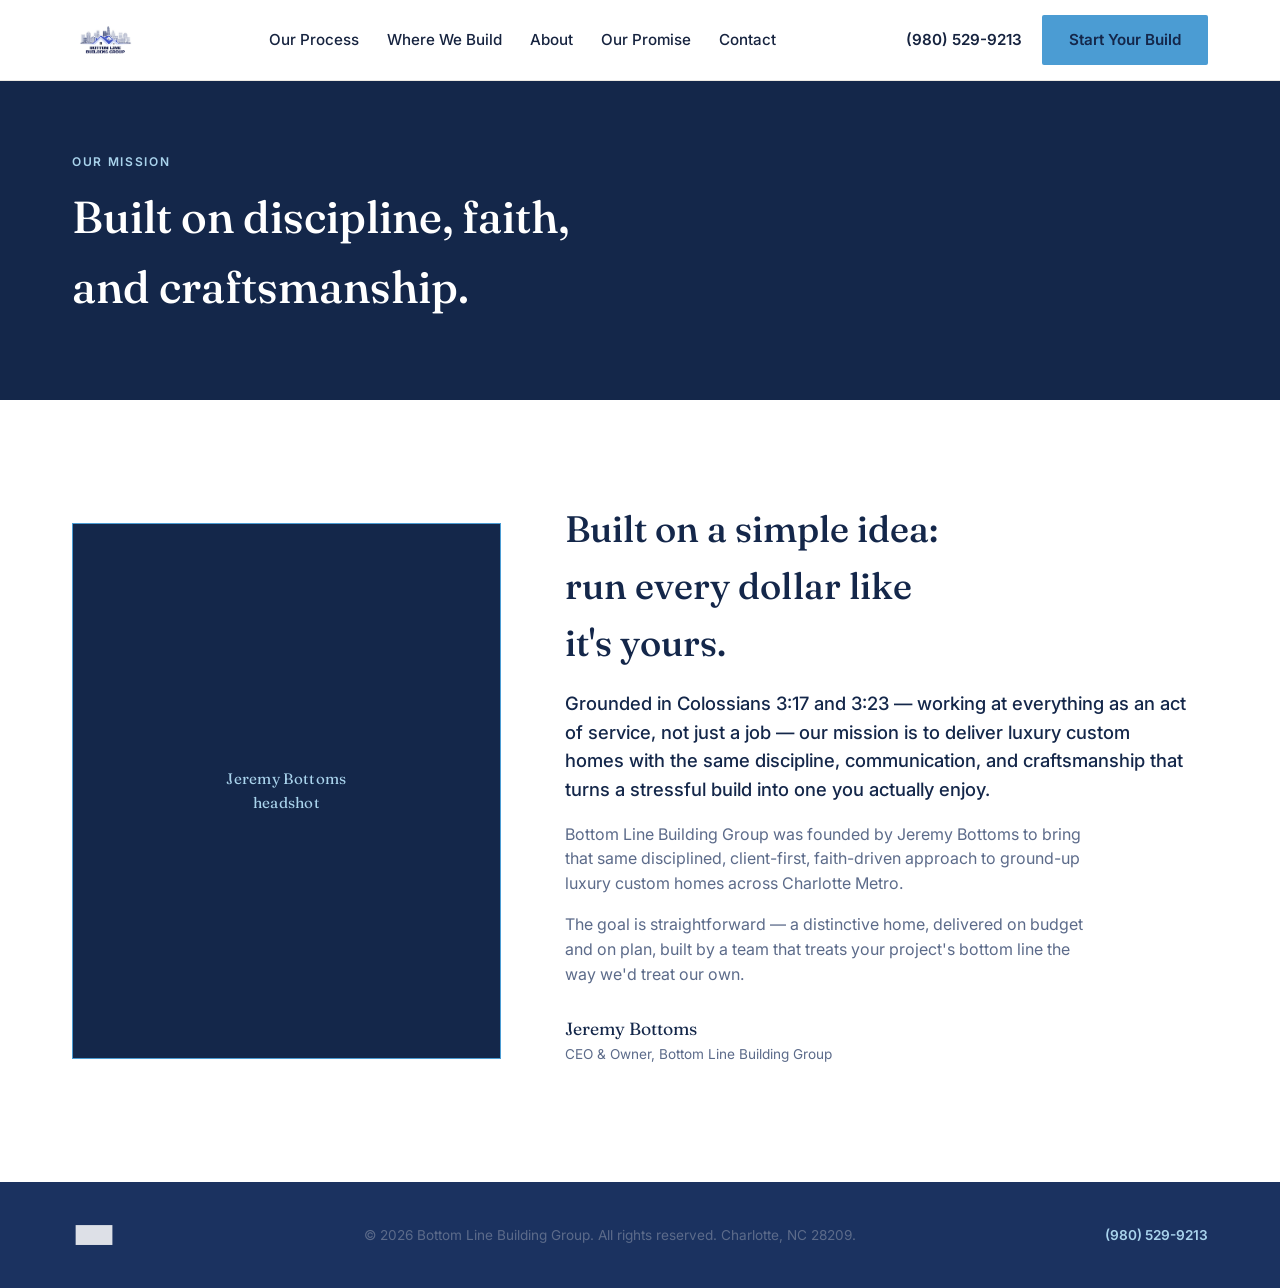
==== about.html @ d561dd9f "Initial commit: Bottom Line Building Group website Static site with 6 pages, styles, logo assets, an" ====
<!DOCTYPE html>
<html lang="en">
<head>
<meta charset="UTF-8">
<meta name="viewport" content="width=device-width, initial-scale=1.0">
<title>About Us | Bottom Line Building Group</title>
<meta name="description" content="Meet Jeremy Bottoms, CEO and owner of Bottom Line Building Group, and learn the mission behind Charlotte Metro's disciplined luxury custom home builder.">
<link rel="canonical" href="https://bottomlinebuildinggroup.com/about.html">

<meta property="og:title" content="About Us | Bottom Line Building Group">
<meta property="og:description" content="Meet Jeremy Bottoms, CEO and owner of Bottom Line Building Group, and learn the mission behind Charlotte Metro's disciplined luxury custom home builder.">
<meta property="og:type" content="website">
<meta property="og:url" content="https://bottomlinebuildinggroup.com/about.html">
<meta property="og:image" content="https://bottomlinebuildinggroup.com/assets/BLBG_Larger_Logo.png">

<link rel="icon" href="assets/BLBG_Logo.png" type="image/png">

<link rel="preconnect" href="https://fonts.googleapis.com">
<link rel="preconnect" href="https://fonts.gstatic.com" crossorigin>
<link href="https://fonts.googleapis.com/css2?family=Fraunces:ital,opsz,wght@0,9..144,300;0,9..144,500;0,9..144,600;1,9..144,400&family=Inter:wght@400;500;600&display=swap" rel="stylesheet">

<link rel="stylesheet" href="styles.css">

<script type="application/ld+json">
{
  "@context": "https://schema.org",
  "@type": "HomeAndConstructionBusiness",
  "name": "Bottom Line Building Group",
  "telephone": "+1-980-529-9213",
  "email": "jeremy@bottomlinebuildinggroup.com",
  "url": "https://bottomlinebuildinggroup.com/",
  "image": "https://bottomlinebuildinggroup.com/assets/BLBG_Larger_Logo.png",
  "description": "Luxury ground-up custom home builder based in Charlotte, NC, serving the full Charlotte Metro area including Lake Norman, Lake Wylie, Charlotte infill neighborhoods, suburban areas, and South Carolina communities.",
  "areaServed": [
    {"@type": "Place", "name": "Charlotte Metro, NC"},
    {"@type": "Place", "name": "Lake Norman, NC"},
    {"@type": "Place", "name": "Lake Wylie, SC"},
    {"@type": "Place", "name": "Fort Mill, SC"},
    {"@type": "Place", "name": "Rock Hill, SC"}
  ],
  "address": {
    "@type": "PostalAddress",
    "addressLocality": "Charlotte",
    "addressRegion": "NC",
    "postalCode": "28209",
    "addressCountry": "US"
  }
}
</script>
</head>
<body>
<a class="skip-link" href="#main">Skip to content</a>

<header class="site-header">
  <div class="header-inner">
    <a href="index.html" class="brand">
      <img src="assets/BLBG_Logo.png" alt="Bottom Line Building Group" class="brand-mark">
    </a>
    <nav class="site-nav" aria-label="Primary">
      <a href="our-process.html">Our Process</a>
      <a href="where-we-build.html">Where We Build</a>
      <a href="about.html" aria-current="page">About</a>
      <a href="our-promise.html">Our Promise</a>
      <a href="contact.html">Contact</a>
    </nav>
    <div class="header-cta">
      <a href="tel:+19805299213" class="phone-link">(980) 529-9213</a>
      <a href="contact.html" class="btn btn-primary">Start Your Build</a>
    </div>
    <button class="nav-toggle" aria-label="Open menu" aria-expanded="false">
      <span></span><span></span><span></span>
    </button>
  </div>
</header>

<main id="main">
  <section class="page-header">
    <div class="section-inner">
      <p class="eyebrow">Our Mission</p>
      <h1>Built on discipline, faith, and craftsmanship.</h1>
      
    </div>
  </section>
  <section class="about">
    <div class="section-inner about-grid">
      <div class="about-photo">
        <div class="photo-placeholder" aria-hidden="true">
          <span>Jeremy Bottoms<br>headshot</span>
        </div>
      </div>
      <div class="about-copy">
        <h2>Built on a simple idea: run every dollar like it's yours.</h2>
        <p class="mission-statement">Grounded in Colossians 3:17 and 3:23 — working at everything as an act of service, not just a job — our mission is to deliver luxury custom homes with the same discipline, communication, and craftsmanship that turns a stressful build into one you actually enjoy.</p>
        <p>Bottom Line Building Group was founded by Jeremy Bottoms to bring that same disciplined, client-first, faith-driven approach to ground-up luxury custom homes across Charlotte Metro.</p>
        <p>The goal is straightforward — a distinctive home, delivered on budget and on plan, built by a team that treats your project's bottom line the way we'd treat our own.</p>
        <p class="signature">Jeremy Bottoms<br><span>CEO &amp; Owner, Bottom Line Building Group</span></p>
      </div>
    </div>
  </section>
</main>

<footer class="site-footer">
  <div class="section-inner footer-inner">
    <img src="assets/BLBG_Logo.png" alt="Bottom Line Building Group" class="footer-mark">
    <p>&copy; <span id="year"></span> Bottom Line Building Group. All rights reserved. Charlotte, NC 28209.</p>
    <a href="tel:+19805299213">(980) 529-9213</a>
  </div>
</footer>

<script>
  document.getElementById('year').textContent = new Date().getFullYear();
  const toggle = document.querySelector('.nav-toggle');
  const nav = document.querySelector('.site-nav');
  toggle.addEventListener('click', () => {
    const open = nav.classList.toggle('open');
    toggle.setAttribute('aria-expanded', open);
  });
</script>

</body>
</html>
---- styles.css ----
/* ===== Design Tokens ===== */
:root {
  --navy-900: #14274A;
  --navy-800: #1B3260;
  --navy-700: #223C74;
  --slate-500: #5C6B8A;
  --slate-300: #AAB4CC;
  --blue-500: #4B9CD3;
  --blue-300: #A9D3EC;
  --cream-50: #F5F9FC;
  --white: #FFFFFF;
  --ink: #16233F;

  --font-display: 'Fraunces', serif;
  --font-body: 'Inter', -apple-system, BlinkMacSystemFont, sans-serif;

  --max-width: 1200px;
  --radius: 2px;
}

* { box-sizing: border-box; }
html { scroll-behavior: smooth; }
body {
  margin: 0;
  font-family: var(--font-body);
  color: var(--ink);
  background: var(--white);
  line-height: 1.55;
}
img { max-width: 100%; display: block; }
a { color: inherit; text-decoration: none; }
h1, h2, h3 { font-family: var(--font-display); color: var(--navy-900); margin: 0 0 0.5em; font-weight: 500; }
p { margin: 0 0 1em; color: var(--slate-500); }

.section-inner {
  max-width: var(--max-width);
  margin: 0 auto;
  padding: 0 32px;
}

.skip-link {
  position: absolute; left: -999px; top: 0;
  background: var(--navy-900); color: var(--white); padding: 12px 20px; z-index: 200;
}
.skip-link:focus { left: 0; }

.eyebrow {
  text-transform: uppercase;
  letter-spacing: 0.14em;
  font-size: 0.75rem;
  font-weight: 600;
  color: var(--blue-500);
  margin-bottom: 0.9em;
}

/* ===== Buttons ===== */
.btn {
  display: inline-block;
  padding: 12px 26px;
  border-radius: var(--radius);
  font-weight: 600;
  font-size: 0.95rem;
  border: 1.5px solid transparent;
  cursor: pointer;
}
.btn-primary { background: var(--blue-500); color: var(--navy-900); }
.btn-primary:hover { background: var(--blue-300); }
.btn-ghost { border-color: rgba(255,255,255,0.55); color: var(--white); }
.btn-ghost:hover { border-color: var(--white); }
.btn-lg { padding: 15px 32px; font-size: 1rem; }

/* ===== Header ===== */
.site-header {
  position: sticky; top: 0; z-index: 100;
  background: var(--white);
  border-bottom: 1px solid #ECE9E2;
}
.header-inner {
  max-width: var(--max-width);
  margin: 0 auto;
  padding: 14px 32px;
  display: flex; align-items: center; justify-content: space-between; gap: 24px;
}
.brand-mark { height: 52px; width: auto; }
.site-nav { display: flex; gap: 28px; font-weight: 500; font-size: 0.95rem; }
.site-nav a:hover { color: var(--blue-500); }
.header-cta { display: flex; align-items: center; gap: 20px; }
.phone-link { font-weight: 600; font-size: 0.95rem; white-space: nowrap; }
.nav-toggle { display: none; background: none; border: 0; cursor: pointer; padding: 6px; }
.nav-toggle span {
  display: block; width: 24px; height: 2px; background: var(--navy-900); margin: 5px 0;
}

/* ===== Hero ===== */
.hero {
  position: relative;
  color: var(--white);
  overflow: hidden;
  min-height: 640px;
  display: flex; align-items: center;
}
.hero-graphic { position: absolute; inset: 0; z-index: 0; }
.hero-graphic svg { width: 100%; height: 100%; }
.hero-content {
  position: relative; z-index: 1;
  max-width: var(--max-width);
  margin: 0 auto;
  padding: 100px 32px 120px;
  width: 100%;
}
.hero-content .eyebrow { color: var(--blue-300); }
.hero h1 {
  color: var(--white);
  font-size: clamp(2.4rem, 5vw, 3.6rem);
  font-weight: 500;
  max-width: 14ch;
  line-height: 1.1;
}
.hero h1 em { color: var(--blue-300); font-style: italic; font-weight: 300; }
.hero-sub {
  color: var(--slate-300);
  font-size: 1.1rem;
  max-width: 46ch;
  margin-bottom: 2em;
}
.hero-actions { display: flex; gap: 16px; flex-wrap: wrap; }

/* ===== Roofline divider (signature motif) ===== */
.roofline-divider {
  color: #E4DFD4;
  height: 20px;
  width: 100%;
}
.roofline-divider svg { width: 100%; height: 100%; display: block; }
.roofline-divider.flip { transform: scaleY(-1); }

/* ===== Page Header (subpages) ===== */
.page-header { background: var(--navy-900); color: var(--white); padding: 72px 0 56px; }
.page-header .eyebrow { color: var(--blue-300); }
.page-header h1 { color: var(--white); font-size: clamp(2rem, 4vw, 2.8rem); max-width: 18ch; }
.page-header-sub { color: var(--slate-300); font-size: 1.05rem; max-width: 46ch; margin: 0.6em 0 0; }

/* ===== Homepage Teasers ===== */
.teasers { padding: 90px 0 100px; }
.teasers-grid { display: grid; grid-template-columns: repeat(3, 1fr); gap: 24px; }
.teaser-card {
  display: block; padding: 32px 28px; border: 1px solid #E4DFD4; border-radius: var(--radius);
  transition: border-color 0.15s ease;
}
.teaser-card:hover { border-color: var(--blue-500); }
.teaser-card h3 { margin-bottom: 0.4em; }
.teaser-card p { margin-bottom: 1.2em; }
.teaser-link { font-weight: 600; font-size: 0.9rem; color: var(--blue-500); }

/* ===== Process (subpage, no section-level padding-top since page-header precedes) ===== */
.process { padding: 70px 0 90px; }
.areas { padding: 70px 0 90px; }
.promise { padding: 70px 0 90px; background: var(--cream-50); }
.about { padding: 70px 0 90px; }

/* ===== Trust Pillars ===== */
.pillars { padding: 90px 0 70px; background: var(--cream-50); }
.pillars .section-inner {
  display: grid; grid-template-columns: repeat(3, 1fr); gap: 48px;
}
.pillar-mark {
  display: block; font-family: var(--font-display);
  font-size: 1.1rem; color: var(--blue-500); margin-bottom: 14px;
}

/* ===== Process ===== */
.process { padding: 90px 0; }
.process h2 { max-width: 16ch; font-size: clamp(1.8rem, 3vw, 2.4rem); }
.process-list { list-style: none; margin: 48px 0 0; padding: 0; display: grid; gap: 36px; }
.process-list li { display: flex; gap: 24px; align-items: flex-start; border-top: 1px solid #ECE9E2; padding-top: 28px; }
.step-num {
  font-family: var(--font-display); font-size: 1.6rem; color: var(--blue-500);
  min-width: 56px;
}
.process-list h3 { margin-bottom: 0.3em; }
.process-list p { margin: 0; }

/* ===== Areas ===== */
.areas { padding: 90px 0; background: var(--cream-50); }
.areas h2 { max-width: 18ch; font-size: clamp(1.8rem, 3vw, 2.4rem); }
.areas-grid {
  margin-top: 48px;
  display: grid; grid-template-columns: repeat(2, 1fr); gap: 1px;
  background: #ECE9E2; border: 1px solid #ECE9E2;
}
.area-card { background: var(--cream-50); padding: 32px; }
.area-card h3 { font-size: 1.15rem; margin-bottom: 0.4em; }
.area-card p { margin: 0; font-size: 0.95rem; }

/* ===== Our Promise ===== */
.promise { padding: 90px 0; background: var(--cream-50); }
.promise h2 { max-width: 18ch; font-size: clamp(1.8rem, 3vw, 2.4rem); }
.promise-intro { max-width: 58ch; font-size: 1.05rem; margin-top: 1em; }
.promise-grid {
  margin-top: 44px;
  display: grid; grid-template-columns: repeat(4, 1fr); gap: 1px;
  background: #DCE7F0; border: 1px solid #DCE7F0;
}
.promise-card { background: var(--cream-50); padding: 28px 24px; }
.promise-card h3 { font-size: 1.05rem; margin-bottom: 0.4em; }
.promise-card p { margin: 0; font-size: 0.9rem; }

/* ===== About ===== */
.about { padding: 100px 0; }
.about-grid { display: grid; grid-template-columns: 0.8fr 1.2fr; gap: 64px; align-items: center; }
.photo-placeholder {
  aspect-ratio: 4 / 5;
  background: var(--navy-900);
  border: 1px solid var(--blue-500);
  display: flex; align-items: center; justify-content: center;
  color: var(--blue-300); text-align: center; font-family: var(--font-display);
  font-size: 0.95rem; letter-spacing: 0.02em;
}
.about h2 { max-width: 16ch; font-size: clamp(1.8rem, 3vw, 2.3rem); }
.mission-statement { font-size: 1.15rem; color: var(--navy-900); font-weight: 500; max-width: 48ch; }
.about-copy p { max-width: 52ch; }
.signature { margin-top: 1.6em; font-family: var(--font-display); font-size: 1.1rem; color: var(--navy-900); }
.signature span { display: block; font-family: var(--font-body); font-size: 0.85rem; color: var(--slate-500); margin-top: 2px; }

/* ===== Contact ===== */
.contact { padding: 100px 0 120px; background: var(--navy-900); color: var(--white); }
.contact .eyebrow { color: var(--blue-300); }
.contact h2 { color: var(--white); font-size: clamp(1.8rem, 3vw, 2.3rem); max-width: 15ch; }
.contact-intro p { color: var(--slate-300); max-width: 42ch; }
.contact-phone a { color: var(--blue-300); font-weight: 600; }
.contact-grid { display: grid; grid-template-columns: 0.9fr 1.1fr; gap: 64px; align-items: start; }
.contact-form { display: grid; gap: 14px; }
.contact-form label { font-size: 0.85rem; font-weight: 600; color: var(--slate-300); }
.contact-form input, .contact-form textarea {
  width: 100%; padding: 12px 14px; border: 1px solid rgba(255,255,255,0.25);
  background: rgba(255,255,255,0.06); color: var(--white); border-radius: var(--radius);
  font-family: var(--font-body); font-size: 0.95rem;
}
.contact-form input::placeholder, .contact-form textarea::placeholder { color: rgba(255,255,255,0.4); }
.contact-form button { margin-top: 8px; justify-self: start; }

/* ===== Footer ===== */
.site-footer { background: var(--navy-800); color: var(--slate-300); padding: 36px 0; }
.footer-inner { display: flex; align-items: center; justify-content: space-between; gap: 20px; flex-wrap: wrap; }
.footer-mark { height: 34px; width: auto; filter: brightness(0) invert(1) opacity(0.85); }
.footer-inner p { margin: 0; font-size: 0.85rem; }
.footer-inner a { font-size: 0.85rem; font-weight: 600; color: var(--blue-300); }

/* ===== Responsive ===== */
@media (max-width: 880px) {
  .pillars .section-inner { grid-template-columns: 1fr; gap: 40px; }
  .about-grid, .contact-grid { grid-template-columns: 1fr; }
  .areas-grid { grid-template-columns: 1fr; }
  .promise-grid { grid-template-columns: 1fr 1fr; }
  .teasers-grid { grid-template-columns: 1fr; }
  .site-nav {
    position: absolute; top: 100%; left: 0; right: 0;
    background: var(--white); flex-direction: column; padding: 20px 32px; gap: 18px;
    display: none; border-bottom: 1px solid #ECE9E2;
  }
  .site-nav.open { display: flex; }
  .nav-toggle { display: block; }
  .header-cta .phone-link { display: none; }
}

@media (max-width: 560px) {
  .header-inner { padding: 12px 20px; }
  .section-inner { padding: 0 20px; }
  .hero-content { padding: 70px 20px 90px; }
  .brand-mark { height: 40px; }
  .promise-grid { grid-template-columns: 1fr; }
}

/* ===== Reduced motion ===== */
@media (prefers-reduced-motion: reduce) {
  html { scroll-behavior: auto; }
}

/* ===== Focus states ===== */
a:focus-visible, button:focus-visible, input:focus-visible, textarea:focus-visible {
  outline: 2px solid var(--blue-500); outline-offset: 2px;
}
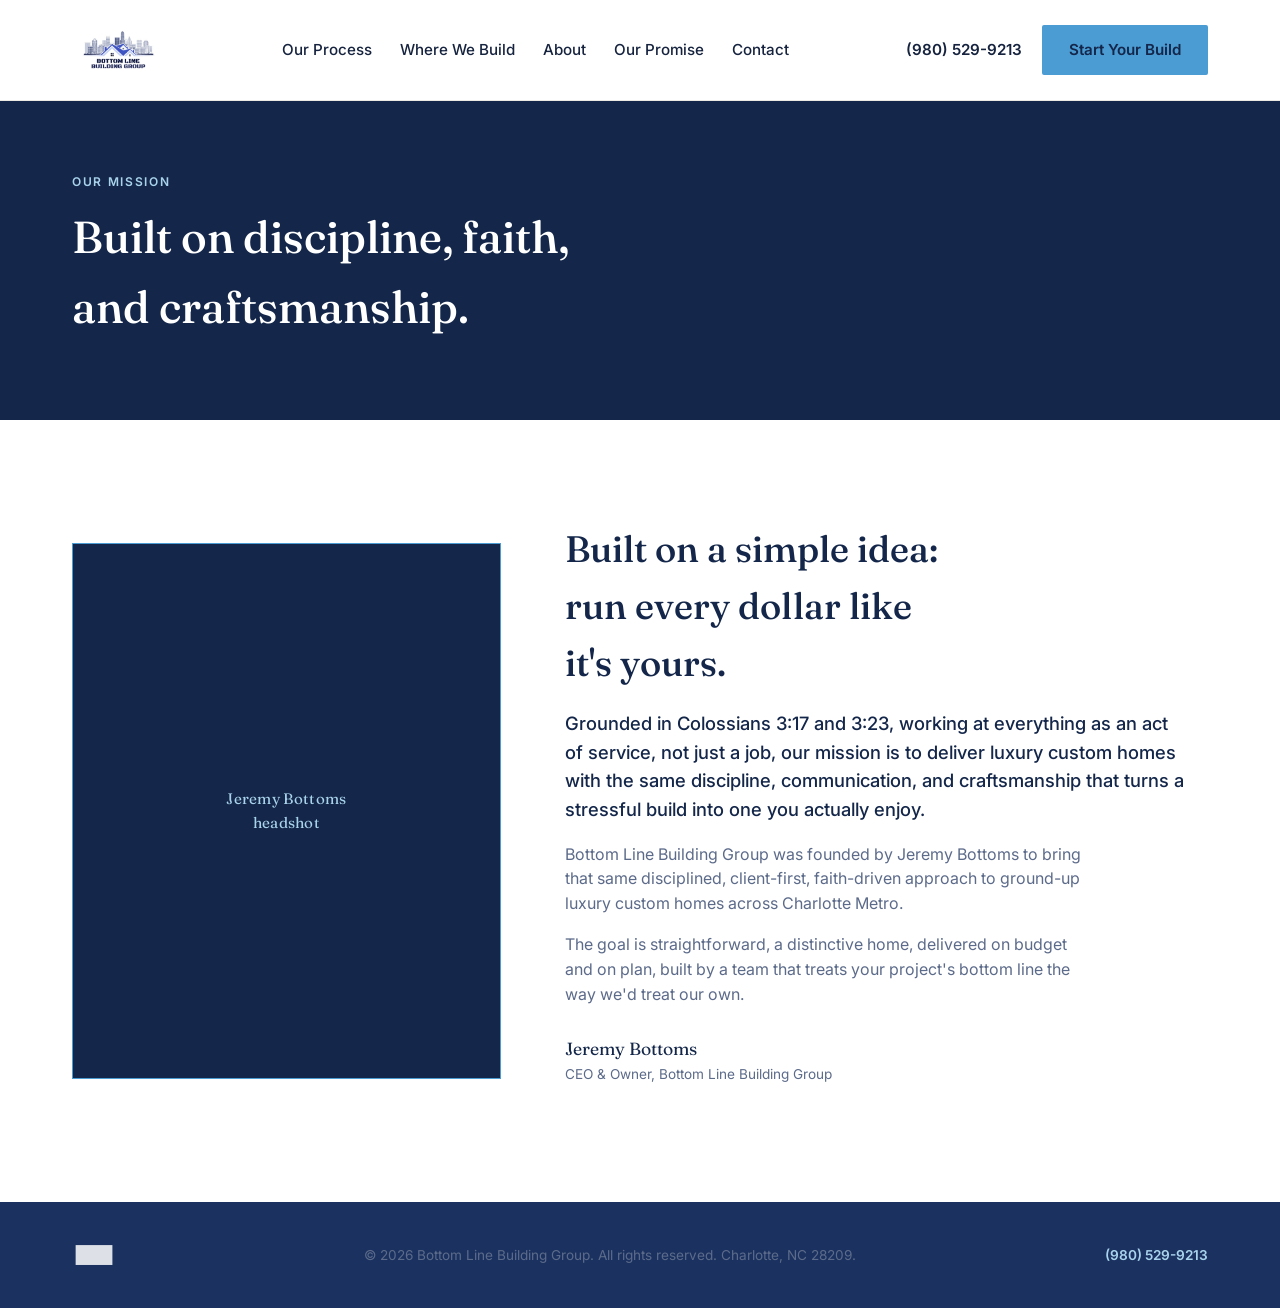
==== commit e4094d36: "Remove em dashes from site copy Rewrite affected sentences with commas, periods, or "not...but" phra" ====
--- a/about.html
+++ b/about.html
@@ -90,9 +90,9 @@
       </div>
       <div class="about-copy">
         <h2>Built on a simple idea: run every dollar like it's yours.</h2>
-        <p class="mission-statement">Grounded in Colossians 3:17 and 3:23 — working at everything as an act of service, not just a job — our mission is to deliver luxury custom homes with the same discipline, communication, and craftsmanship that turns a stressful build into one you actually enjoy.</p>
+        <p class="mission-statement">Grounded in Colossians 3:17 and 3:23, working at everything as an act of service, not just a job, our mission is to deliver luxury custom homes with the same discipline, communication, and craftsmanship that turns a stressful build into one you actually enjoy.</p>
         <p>Bottom Line Building Group was founded by Jeremy Bottoms to bring that same disciplined, client-first, faith-driven approach to ground-up luxury custom homes across Charlotte Metro.</p>
-        <p>The goal is straightforward — a distinctive home, delivered on budget and on plan, built by a team that treats your project's bottom line the way we'd treat our own.</p>
+        <p>The goal is straightforward, a distinctive home, delivered on budget and on plan, built by a team that treats your project's bottom line the way we'd treat our own.</p>
         <p class="signature">Jeremy Bottoms<br><span>CEO &amp; Owner, Bottom Line Building Group</span></p>
       </div>
     </div>
--- a/styles.css
+++ b/styles.css
@@ -81,7 +81,7 @@
   padding: 14px 32px;
   display: flex; align-items: center; justify-content: space-between; gap: 24px;
 }
-.brand-mark { height: 52px; width: auto; }
+.brand-mark { height: 72px; width: auto; }
 .site-nav { display: flex; gap: 28px; font-weight: 500; font-size: 0.95rem; }
 .site-nav a:hover { color: var(--blue-500); }
 .header-cta { display: flex; align-items: center; gap: 20px; }
@@ -99,8 +99,12 @@
   min-height: 640px;
   display: flex; align-items: center;
 }
-.hero-graphic { position: absolute; inset: 0; z-index: 0; }
-.hero-graphic svg { width: 100%; height: 100%; }
+.hero-graphic { position: absolute; inset: 0; z-index: 0; overflow: hidden; }
+.hero-photo { width: 100%; height: 100%; object-fit: cover; object-position: center; }
+.hero-overlay {
+  position: absolute; inset: 0;
+  background: linear-gradient(100deg, rgba(20,39,74,0.94) 0%, rgba(20,39,74,0.82) 32%, rgba(20,39,74,0.45) 62%, rgba(20,39,74,0.25) 100%);
+}
 .hero-content {
   position: relative; z-index: 1;
   max-width: var(--max-width);
@@ -203,7 +207,9 @@
 }
 .promise-card { background: var(--cream-50); padding: 28px 24px; }
 .promise-card h3 { font-size: 1.05rem; margin-bottom: 0.4em; }
-.promise-card p { margin: 0; font-size: 0.9rem; }
+.promise-card p { margin: 0 0 0.8em; font-size: 0.9rem; }
+.promise-link { font-size: 0.85rem; font-weight: 600; color: var(--blue-500); }
+.promise-link:hover { text-decoration: underline; }
 
 /* ===== About ===== */
 .about { padding: 100px 0; }
@@ -267,7 +273,7 @@
   .header-inner { padding: 12px 20px; }
   .section-inner { padding: 0 20px; }
   .hero-content { padding: 70px 20px 90px; }
-  .brand-mark { height: 40px; }
+  .brand-mark { height: 54px; }
   .promise-grid { grid-template-columns: 1fr; }
 }
 
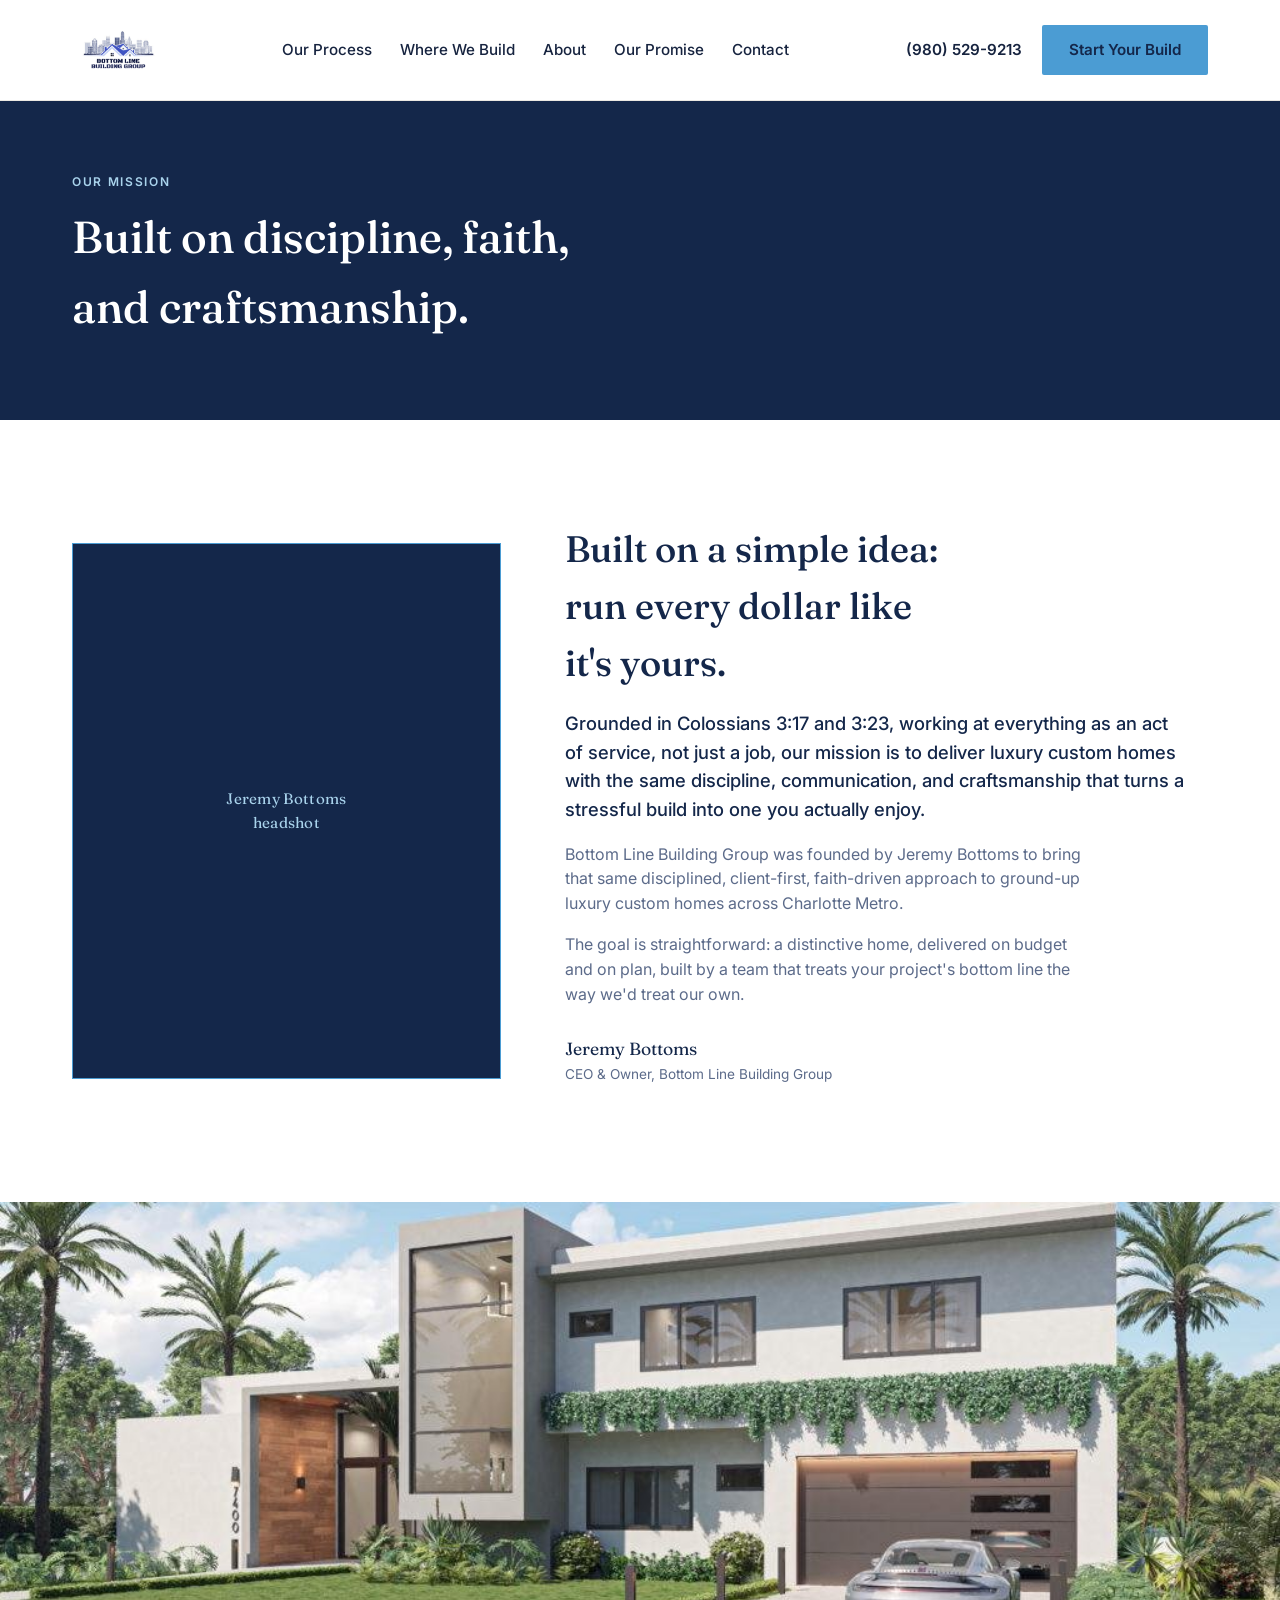
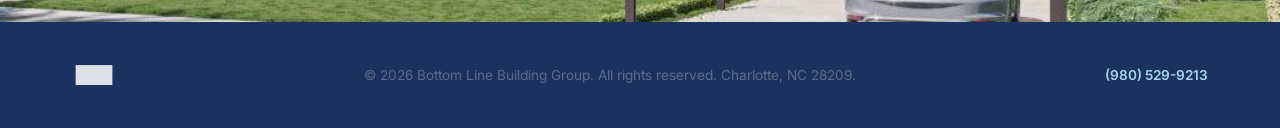
==== commit b36945fd: "Add Design Direction/FAQ content, photo sections, and hover polish - our-process.html: new "Design D" ====
--- a/about.html
+++ b/about.html
@@ -92,10 +92,14 @@
         <h2>Built on a simple idea: run every dollar like it's yours.</h2>
         <p class="mission-statement">Grounded in Colossians 3:17 and 3:23, working at everything as an act of service, not just a job, our mission is to deliver luxury custom homes with the same discipline, communication, and craftsmanship that turns a stressful build into one you actually enjoy.</p>
         <p>Bottom Line Building Group was founded by Jeremy Bottoms to bring that same disciplined, client-first, faith-driven approach to ground-up luxury custom homes across Charlotte Metro.</p>
-        <p>The goal is straightforward, a distinctive home, delivered on budget and on plan, built by a team that treats your project's bottom line the way we'd treat our own.</p>
+        <p>The goal is straightforward: a distinctive home, delivered on budget and on plan, built by a team that treats your project's bottom line the way we'd treat our own.</p>
         <p class="signature">Jeremy Bottoms<br><span>CEO &amp; Owner, Bottom Line Building Group</span></p>
       </div>
     </div>
+  </section>
+
+  <section class="photo-break">
+    <img src="assets/house-alt.jpg" alt="A modern luxury custom home exterior" loading="lazy">
   </section>
 </main>
 
@@ -115,6 +119,10 @@
     const open = nav.classList.toggle('open');
     toggle.setAttribute('aria-expanded', open);
   });
+  const header = document.querySelector('.site-header');
+  window.addEventListener('scroll', () => {
+    header.classList.toggle('scrolled', window.scrollY > 8);
+  }, { passive: true });
 </script>
 
 </body>
--- a/styles.css
+++ b/styles.css
@@ -74,7 +74,9 @@
   position: sticky; top: 0; z-index: 100;
   background: var(--white);
   border-bottom: 1px solid #ECE9E2;
-}
+  transition: box-shadow 0.2s ease;
+}
+.site-header.scrolled { box-shadow: 0 4px 16px rgba(20,39,74,0.08); }
 .header-inner {
   max-width: var(--max-width);
   margin: 0 auto;
@@ -143,15 +145,49 @@
 .page-header .eyebrow { color: var(--blue-300); }
 .page-header h1 { color: var(--white); font-size: clamp(2rem, 4vw, 2.8rem); max-width: 18ch; }
 .page-header-sub { color: var(--slate-300); font-size: 1.05rem; max-width: 46ch; margin: 0.6em 0 0; }
+.page-header-photo { background-size: cover; background-position: center; padding: 100px 0 80px; }
+.page-header-blueprint {
+  background-image:
+    linear-gradient(rgba(75,156,211,0.08) 1px, transparent 1px),
+    linear-gradient(90deg, rgba(75,156,211,0.08) 1px, transparent 1px);
+  background-size: 32px 32px;
+}
+
+/* ===== Photo Break ===== */
+.photo-break { width: 100%; line-height: 0; }
+.photo-break img { width: 100%; height: 420px; object-fit: cover; }
+
+/* ===== Design Styles ===== */
+.styles-section { padding: 90px 0; background: var(--cream-50); }
+.styles-section h2 { max-width: 16ch; font-size: clamp(1.8rem, 3vw, 2.4rem); }
+.styles-grid { margin-top: 44px; display: grid; grid-template-columns: repeat(3, 1fr); gap: 24px; }
+.style-card {
+  background: var(--white); padding: 32px 28px; border-radius: var(--radius);
+  border-top: 3px solid var(--blue-500);
+  box-shadow: 0 1px 3px rgba(20,39,74,0.06);
+  transition: transform 0.2s ease, box-shadow 0.2s ease;
+}
+.style-card:hover { transform: translateY(-4px); box-shadow: 0 12px 24px rgba(20,39,74,0.12); }
+.style-card h3 { font-size: 1.15rem; margin-bottom: 0.5em; }
+.style-card p { margin: 0; font-size: 0.95rem; }
+
+/* ===== FAQ ===== */
+.faq { padding: 90px 0 100px; }
+.faq h2 { max-width: 18ch; font-size: clamp(1.8rem, 3vw, 2.4rem); }
+.faq-list { margin-top: 44px; display: grid; grid-template-columns: 1fr 1fr; gap: 32px 48px; }
+.faq-item { border-left: 3px solid var(--blue-300); padding-left: 20px; }
+.faq-item h3 { font-size: 1.05rem; margin-bottom: 0.5em; }
+.faq-item p { margin: 0; font-size: 0.95rem; }
 
 /* ===== Homepage Teasers ===== */
 .teasers { padding: 90px 0 100px; }
 .teasers-grid { display: grid; grid-template-columns: repeat(3, 1fr); gap: 24px; }
 .teaser-card {
   display: block; padding: 32px 28px; border: 1px solid #E4DFD4; border-radius: var(--radius);
-  transition: border-color 0.15s ease;
-}
-.teaser-card:hover { border-color: var(--blue-500); }
+  box-shadow: 0 1px 3px rgba(20,39,74,0.05);
+  transition: border-color 0.2s ease, transform 0.2s ease, box-shadow 0.2s ease;
+}
+.teaser-card:hover { border-color: var(--blue-500); transform: translateY(-4px); box-shadow: 0 12px 24px rgba(20,39,74,0.1); }
 .teaser-card h3 { margin-bottom: 0.4em; }
 .teaser-card p { margin-bottom: 1.2em; }
 .teaser-link { font-weight: 600; font-size: 0.9rem; color: var(--blue-500); }
@@ -192,7 +228,8 @@
   display: grid; grid-template-columns: repeat(2, 1fr); gap: 1px;
   background: #ECE9E2; border: 1px solid #ECE9E2;
 }
-.area-card { background: var(--cream-50); padding: 32px; }
+.area-card { background: var(--cream-50); padding: 32px; transition: background 0.2s ease; }
+.area-card:hover { background: var(--white); box-shadow: inset 0 0 0 1px var(--blue-300); }
 .area-card h3 { font-size: 1.15rem; margin-bottom: 0.4em; }
 .area-card p { margin: 0; font-size: 0.95rem; }
 
@@ -205,7 +242,9 @@
   display: grid; grid-template-columns: repeat(4, 1fr); gap: 1px;
   background: #DCE7F0; border: 1px solid #DCE7F0;
 }
-.promise-card { background: var(--cream-50); padding: 28px 24px; }
+.promise-card { background: var(--cream-50); padding: 28px 24px; transition: background 0.2s ease; }
+.promise-card:hover { background: var(--white); box-shadow: inset 0 0 0 1px var(--blue-300); }
+.promise-icon { width: 40px; height: 40px; color: var(--blue-500); margin-bottom: 14px; }
 .promise-card h3 { font-size: 1.05rem; margin-bottom: 0.4em; }
 .promise-card p { margin: 0 0 0.8em; font-size: 0.9rem; }
 .promise-link { font-size: 0.85rem; font-weight: 600; color: var(--blue-500); }
@@ -259,6 +298,9 @@
   .areas-grid { grid-template-columns: 1fr; }
   .promise-grid { grid-template-columns: 1fr 1fr; }
   .teasers-grid { grid-template-columns: 1fr; }
+  .styles-grid { grid-template-columns: 1fr; }
+  .faq-list { grid-template-columns: 1fr; }
+  .photo-break img { height: 280px; }
   .site-nav {
     position: absolute; top: 100%; left: 0; right: 0;
     background: var(--white); flex-direction: column; padding: 20px 32px; gap: 18px;
